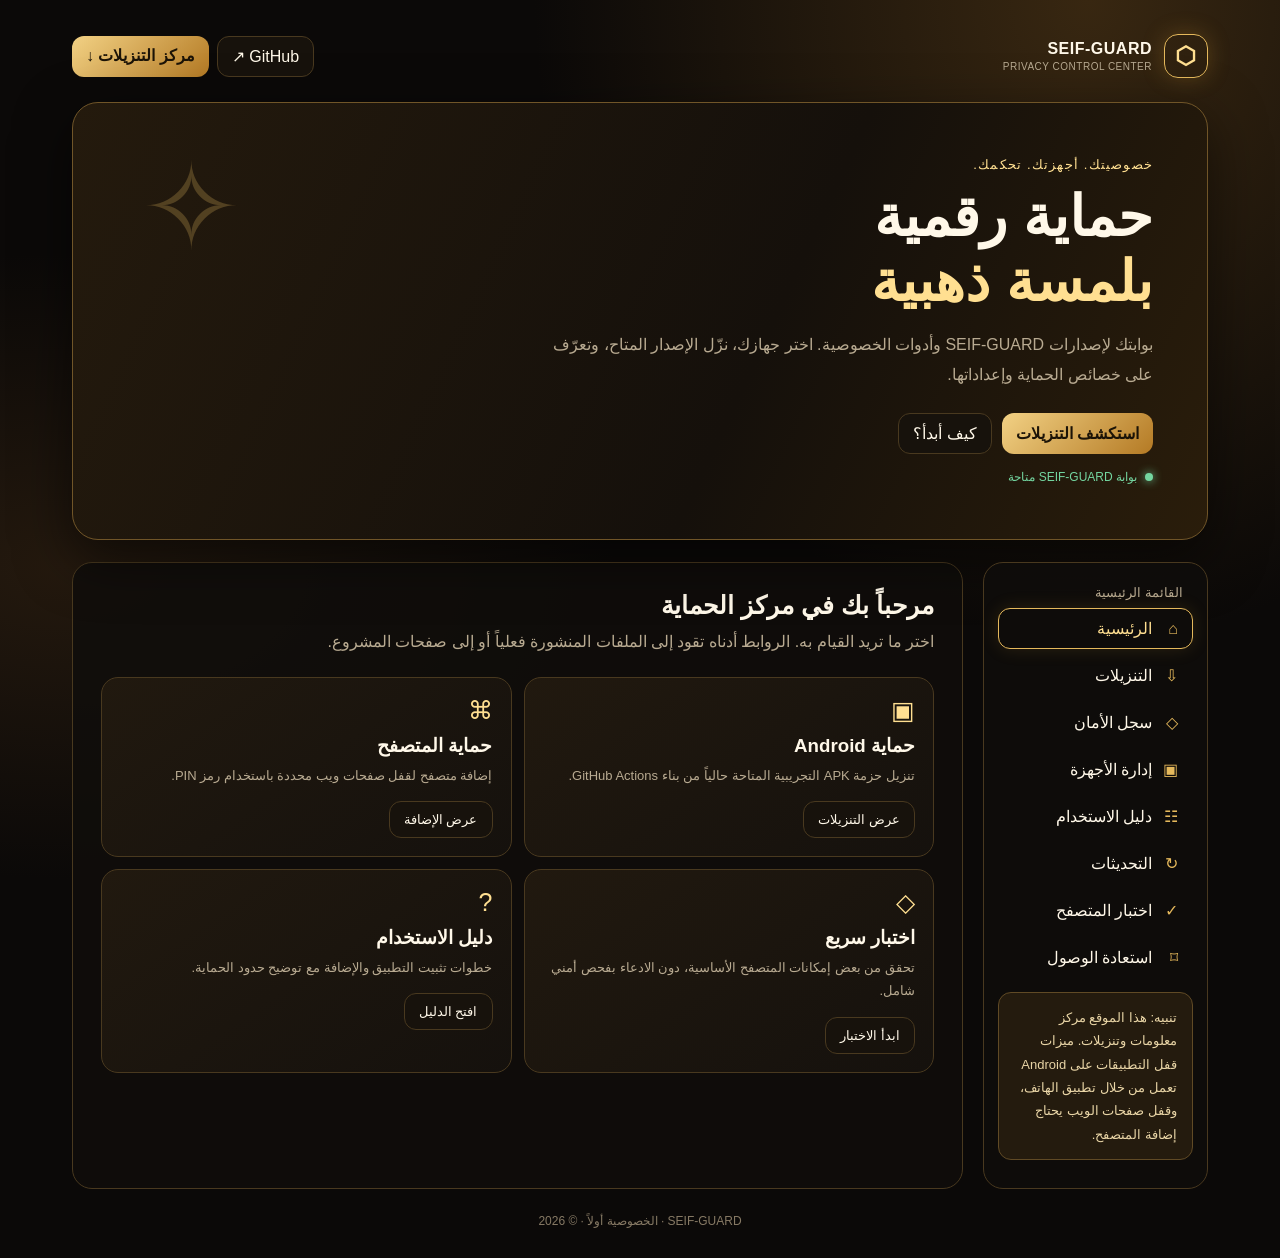
==== index.html @ 45aa229e "Create SEIF-GUARD gold dashboard website" ====
<!doctype html>
<html lang="ar" dir="rtl">
<head>
<meta charset="utf-8"><meta name="viewport" content="width=device-width,initial-scale=1">
<meta name="theme-color" content="#100d0a"><meta name="description" content="SEIF-GUARD — مركز الخصوصية والحماية والتنزيلات">
<title>SEIF-GUARD | مركز الحماية</title>
<style>
:root{--bg:#0b0908;--panel:#15110d;--panel2:#1d1710;--gold:#e5b95c;--gold2:#ffdf91;--muted:#b8aa91;--line:#49391f;--white:#fff8e9;--green:#74d6a0}
*{box-sizing:border-box}html{scroll-behavior:smooth}body{margin:0;background:radial-gradient(ellipse at 85% 0%,#382711 0,transparent 36%),radial-gradient(ellipse at 5% 45%,#24190e 0,transparent 32%),var(--bg);color:var(--white);font-family:Tahoma,Arial,sans-serif;min-height:100vh}
button,a{font:inherit}.shell{max-width:1180px;margin:auto;padding:22px}.top{display:flex;align-items:center;justify-content:space-between;gap:14px;padding:12px 0 24px}.brand{display:flex;align-items:center;gap:12px;font-weight:900;letter-spacing:.5px}.logo{width:44px;height:44px;border:1px solid var(--gold);border-radius:14px;display:grid;place-items:center;color:var(--gold2);font-size:24px;box-shadow:0 0 22px #d99d3540}.top-actions{display:flex;gap:8px;flex-wrap:wrap}.btn,.nav button{border:1px solid var(--line);background:#17120c;color:var(--white);padding:10px 14px;border-radius:12px;text-decoration:none;cursor:pointer;transition:.2s}.btn:hover,.nav button:hover,.nav button.active{border-color:var(--gold);color:var(--gold2);box-shadow:0 0 18px #d99d3525}.btn.primary{background:linear-gradient(135deg,#f2d184,#b47a24);color:#1b1307;border:0;font-weight:800}.hero{border:1px solid #705528;background:linear-gradient(115deg,#241a0d,#15100b 60%,#2a1d0b);border-radius:26px;padding:clamp(24px,5vw,54px);position:relative;overflow:hidden;box-shadow:0 18px 55px #0008}.hero:after{content:"✧";position:absolute;left:6%;top:8%;font-size:120px;color:#e7bd6040}.eyebrow{color:var(--gold2);font-size:13px;letter-spacing:1.2px}.hero h1{font-size:clamp(32px,5vw,56px);margin:12px 0}.hero p{color:var(--muted);max-width:620px;line-height:1.9}.hero-actions{display:flex;gap:10px;flex-wrap:wrap;margin-top:22px}.status{display:inline-flex;align-items:center;gap:8px;color:var(--green);font-size:12px;margin-top:16px}.dot{width:8px;height:8px;border-radius:50%;background:var(--green);box-shadow:0 0 10px var(--green)}.layout{display:grid;grid-template-columns:225px 1fr;gap:20px;margin-top:22px}.side,.content{background:#100d0bdb;border:1px solid var(--line);border-radius:20px;padding:14px}.side{height:max-content;position:sticky;top:12px}.side small{display:block;color:var(--muted);padding:8px 10px}.nav{display:grid;gap:6px}.nav button{text-align:right;border-color:transparent;background:transparent}.nav button span{display:inline-block;width:26px;color:var(--gold)}.content{min-height:500px;padding:clamp(16px,3vw,28px)}.section{display:none}.section.active{display:block;animation:fade .22s ease}@keyframes fade{from{opacity:.5;transform:translateY(4px)}to{opacity:1;transform:none}}h2{margin:0 0 8px;font-size:25px}.sub{color:var(--muted);line-height:1.8;margin:0 0 20px}.cards{display:grid;grid-template-columns:repeat(2,minmax(0,1fr));gap:12px}.card{background:linear-gradient(145deg,#21190f,#15110d);border:1px solid var(--line);border-radius:17px;padding:18px;min-width:0}.card .ico{font-size:25px;color:var(--gold2)}.card h3{margin:10px 0 7px}.card p{margin:0;color:var(--muted);font-size:13px;line-height:1.8}.card .btn{display:inline-block;margin-top:14px;font-size:13px}.download{display:flex;align-items:center;justify-content:space-between;gap:15px}.download+.download{margin-top:10px}.tag{font-size:11px;color:var(--green);border:1px solid #32664a;padding:5px 8px;border-radius:20px;white-space:nowrap}.notice{padding:13px 15px;background:#241b0e;border:1px solid #604a25;border-radius:13px;color:#e9d5a6;font-size:13px;line-height:1.8;margin:14px 0}.list{padding:0;margin:0;list-style:none}.list li{padding:12px 0;border-bottom:1px solid #382b1b;color:var(--muted);line-height:1.8}.list li:last-child{border:0}.testrow{display:flex;justify-content:space-between;gap:12px;padding:12px;border-bottom:1px solid #382b1b}.pass{color:var(--green)}.foot{text-align:center;color:#877a65;font-size:12px;padding:25px 0 8px}.mobile-menu{display:none}
@media(max-width:760px){.shell{padding:13px}.layout{grid-template-columns:1fr}.side{position:static}.nav{display:flex;overflow:auto;padding-bottom:4px}.nav button{white-space:nowrap}.side small{display:none}.cards{grid-template-columns:1fr}.hero:after{font-size:70px}.download{align-items:flex-start;flex-direction:column}.top{align-items:flex-start}}
</style>
</head>
<body><div class="shell">
<header class="top"><div class="brand"><div class="logo">⬡</div><div>SEIF-GUARD<small style="display:block;color:var(--muted);font-size:10px;font-weight:400;margin-top:3px">PRIVACY CONTROL CENTER</small></div></div><div class="top-actions"><a class="btn" href="https://github.com/seifjaballah77-eng/SEIF-GUARD" target="_blank" rel="noopener">GitHub ↗</a><a class="btn primary" href="#downloads" data-open="downloads">مركز التنزيلات ↓</a></div></header>
<section class="hero"><div class="eyebrow">خصوصيتك. أجهزتك. تحكمك.</div><h1>حماية رقمية<br><span style="color:var(--gold2)">بلمسة ذهبية</span></h1><p>بوابتك لإصدارات SEIF-GUARD وأدوات الخصوصية. اختر جهازك، نزّل الإصدار المتاح، وتعرّف على خصائص الحماية وإعداداتها.</p><div class="hero-actions"><button class="btn primary" data-open="downloads">استكشف التنزيلات</button><button class="btn" data-open="guide">كيف أبدأ؟</button></div><div class="status"><i class="dot"></i> بوابة SEIF-GUARD متاحة</div></section>
<div class="layout"><aside class="side"><small>القائمة الرئيسية</small><nav class="nav">
<button class="active" data-section="home"><span>⌂</span>الرئيسية</button><button data-section="downloads" id="downloads"><span>⇩</span>التنزيلات</button><button data-section="security"><span>◇</span>سجل الأمان</button><button data-section="devices"><span>▣</span>إدارة الأجهزة</button><button data-section="guide"><span>☷</span>دليل الاستخدام</button><button data-section="updates"><span>↻</span>التحديثات</button><button data-section="test"><span>✓</span>اختبار المتصفح</button><button data-section="recovery"><span>⌑</span>استعادة الوصول</button>
</nav><div class="notice">تنبيه: هذا الموقع مركز معلومات وتنزيلات. ميزات قفل التطبيقات على Android تعمل من خلال تطبيق الهاتف، وقفل صفحات الويب يحتاج إضافة المتصفح.</div></aside>
<main class="content">
<section class="section active" id="home"><h2>مرحباً بك في مركز الحماية</h2><p class="sub">اختر ما تريد القيام به. الروابط أدناه تقود إلى الملفات المنشورة فعلياً أو إلى صفحات المشروع.</p><div class="cards">
<article class="card"><div class="ico">▣</div><h3>حماية Android</h3><p>تنزيل حزمة APK التجريبية المتاحة حالياً من بناء GitHub Actions.</p><button class="btn" data-open="downloads">عرض التنزيلات</button></article>
<article class="card"><div class="ico">⌘</div><h3>حماية المتصفح</h3><p>إضافة متصفح لقفل صفحات ويب محددة باستخدام رمز PIN.</p><button class="btn" data-open="downloads">عرض الإضافة</button></article>
<article class="card"><div class="ico">◇</div><h3>اختبار سريع</h3><p>تحقق من بعض إمكانات المتصفح الأساسية، دون الادعاء بفحص أمني شامل.</p><button class="btn" data-open="test">ابدأ الاختبار</button></article>
<article class="card"><div class="ico">? </div><h3>دليل الاستخدام</h3><p>خطوات تثبيت التطبيق والإضافة مع توضيح حدود الحماية.</p><button class="btn" data-open="guide">افتح الدليل</button></article>
</div></section>
<section class="section" id="downloads"><h2>مركز التنزيلات</h2><p class="sub">هذه الإصدارات تم التحقق من وجود ملفاتها في GitHub Actions. افتح صفحة البناء ثم قسم Artifacts لتنزيل ZIP.</p>
<div class="card download"><div><h3>SEIF-GUARD Android · APK تجريبي</h3><p>حزمة Debug APK — ملف البناء موجود، وليس إصداراً منشوراً على Google Play.</p><span class="tag">متوفر · Debug</span></div><a class="btn primary" href="https://github.com/seifjaballah77-eng/SEIF-GUARD/actions/runs/42248451535" target="_blank" rel="noopener">تنزيل من Actions ↗</a></div>
<div class="card download"><div><h3>SEIF-GUARD Browser Extension</h3><p>حزمة ZIP تتضمن ملفات Chromium وFirefox. افتحها واستخرج المجلد المناسب لمتصفحك.</p><span class="tag">متوفر · ZIP</span></div><a class="btn primary" href="https://github.com/seifjaballah77-eng/SEIF-GUARD/actions/runs/42248451481" target="_blank" rel="noopener">تنزيل من Actions ↗</a></div>
<div class="notice">ملاحظة: ملفات Actions المؤقتة لها مدة صلاحية محدودة (حتى 90 يوماً في هذه الحزم). ليست روابط APK مباشرة ولا تعني أن التطبيق منشور في متجر Google Play.</div>
<div class="card"><h3>ملفات المصدر والتعليمات</h3><p>تصفح ملفات المشروع وتعليمات تثبيت إضافة المتصفح.</p><a class="btn" href="https://github.com/seifjaballah77-eng/SEIF-GUARD/tree/main/browser-extension" target="_blank" rel="noopener">ملفات الإضافة ↗</a> <a class="btn" href="https://github.com/seifjaballah77-eng/SEIF-GUARD" target="_blank" rel="noopener">المستودع ↗</a></div>
</section>
<section class="section" id="security"><h2>سجل الأمان</h2><p class="sub">هذه الصفحة لا تتصل حالياً بتطبيق الهاتف أو الإضافة لجلب أحداث حقيقية.</p><div class="notice">لا توجد أحداث أمان متصلة لعرضها حالياً. لن نعرض محاولات دخول أو تنبيهات وهمية.</div><ul class="list"><li>سجل محاولات فتح الخزنة: غير متصل</li><li>تنبيهات قفل المواقع: غير متصل</li><li>مزامنة سجل الأجهزة: غير متاحة بعد</li></ul></section>
<section class="section" id="devices"><h2>إدارة الأجهزة</h2><p class="sub">مركز موحد للأجهزة قيد التجهيز. لا توجد مزامنة حساب أو ربط أجهزة حالياً.</p><div class="cards"><article class="card"><div class="ico">▣</div><h3>Android</h3><p>تطبيق الهاتف متاح كحزمة Debug للتجربة. لا توجد حالة اتصال مباشرة.</p></article><article class="card"><div class="ico">▤</div><h3>الكمبيوتر والمتصفح</h3><p>إضافة المتصفح متاحة كحزمة تجريبية. لم يتم ربطها بلوحة الموقع.</p></article></div></section>
<section class="section" id="guide"><h2>دليل الاستخدام</h2><p class="sub">خطوات البداية للإصدارات المتاحة.</p><ul class="list"><li><b style="color:var(--gold2)">1 — Android:</b> افتح مركز التنزيلات، ادخل إلى بناء Android، ثم نزّل Artifact باسم seif-guard-debug واستخرج APK من ملف ZIP.</li><li><b style="color:var(--gold2)">2 — Chromium:</b> نزّل حزمة الإضافة واستخرجها، ثم افتح صفحة extensions في Chrome أو Edge، فعّل Developer mode واختر Load unpacked وحدد مجلد الإضافة.</li><li><b style="color:var(--gold2)">3 — Firefox:</b> استخدم ملفات manifest الخاصة بفايرفوكس وتعليمات README. قد تتطلب الإضافة توقيعاً أو تثبيتاً مؤقتاً حسب إصدار المتصفح.</li><li><b style="color:var(--gold2)">4 — PIN:</b> عيّن رمزاً قوياً ولا تشاركه. شاشة الإضافة طبقة خصوصية بسيطة وليست بديلاً عن حماية نظام التشغيل.</li></ul><div class="notice">لا تزل التطبيق أو الإضافة من جهازك قبل التأكد من حفظ بيانات الاسترداد. لا تضع كلمات مرورك الحساسة داخل نسخة تجريبية.</div><a class="btn" href="https://github.com/seifjaballah77-eng/SEIF-GUARD/blob/main/browser-extension/README.md" target="_blank" rel="noopener">دليل الإضافة الكامل ↗</a></section>
<section class="section" id="updates"><h2>التحديثات والإصدارات</h2><p class="sub">آخر بناءين متاحين على GitHub Actions.</p><ul class="list"><li><b style="color:var(--gold2)">Android build</b> — اكتمل بنجاح. <a href="https://github.com/seifjaballah77-eng/SEIF-GUARD/actions/runs/42248451535" target="_blank" rel="noopener" style="color:var(--gold2)">عرض تفاصيل البناء ↗</a></li><li><b style="color:var(--gold2)">Browser extension build</b> — اكتمل بنجاح. <a href="https://github.com/seifjaballah77-eng/SEIF-GUARD/actions/runs/42248451481" target="_blank" rel="noopener" style="color:var(--gold2)">عرض تفاصيل البناء ↗</a></li></ul><div class="notice">الموقع لا يملك بعد نظام تحديث تلقائي داخل التطبيق. راجع هذه الصفحة أو المستودع لمعرفة الإصدارات الجديدة.</div></section>
<section class="section" id="test"><h2>اختبار المتصفح</h2><p class="sub">فحص محلي بسيط لإمكانات المتصفح، وليس اختبار اختراق أو ضماناً للأمان.</p><div id="checks" class="card"><div class="testrow"><span>JavaScript</span><b class="pass">يعمل</b></div></div><button class="btn primary" id="runTest" style="margin-top:14px">إعادة الفحص</button></section>
<section class="section" id="recovery"><h2>استعادة الوصول</h2><p class="sub">إرشادات لتقليل خطر فقدان الوصول. لا يستطيع الموقع إعادة تعيين PIN الخاص بالتطبيق أو الإضافة حالياً.</p><ul class="list"><li>احتفظ بمفتاح الاسترداد في مكان آمن خارج الجهاز.</li><li>لا تعتمد على اسم المستخدم وحده لإثبات الهوية؛ يمكن لأي شخص معرفة الاسم أو تخمينه.</li><li>إذا نسيت PIN، راجع آلية الاسترداد الخاصة بالإصدار الذي تستخدمه قبل حذف بياناته.</li><li>لا ترسل PIN أو مفتاح الاسترداد إلى أي شخص، بما في ذلك الدعم.</li></ul><div class="notice">ميزة الاستعادة المركزية غير مفعلة بعد، ولا توجد قاعدة بيانات حسابات مرتبطة بهذا الموقع.</div></section>
</main></div><footer class="foot">SEIF-GUARD · الخصوصية أولاً · © <span id="year"></span></footer></div>
<script>
const sections=[...document.querySelectorAll('.section')],nav=[...document.querySelectorAll('[data-section]')];
function show(id){sections.forEach(s=>s.classList.toggle('active',s.id===id));nav.forEach(n=>n.classList.toggle('active',n.dataset.section===id));if(location.hash!=='#'+id)history.replaceState(null,'','#'+id)}
document.querySelectorAll('[data-open]').forEach(b=>b.addEventListener('click',()=>show(b.dataset.open)));
nav.forEach(b=>b.addEventListener('click',()=>show(b.dataset.section)));
document.querySelectorAll('a[href="#downloads"]').forEach(a=>a.addEventListener('click',()=>show('downloads')));
function test(){const items=[['JavaScript',true],['Local storage',(()=>{try{localStorage.setItem('sg-check','1');localStorage.removeItem('sg-check');return true}catch(e){return false}})()],['Secure context (HTTPS)',window.isSecureContext],['Service Worker support','serviceWorker'in navigator],['Web Crypto','crypto'in window&&'subtle'in crypto]];
document.getElementById('checks').innerHTML=items.map(([n,v])=>'<div class="testrow"><span>'+n+'</span><b class="'+(v?'pass':'')+'">'+(v?'متاح':'غير متاح')+'</b></div>').join('')+'<p style="color:var(--muted);font-size:12px;line-height:1.8">النتائج تصف دعم المتصفح فقط ولا تثبت خلو الجهاز أو الموقع من المخاطر.</p>'}
document.getElementById('runTest').addEventListener('click',test);document.getElementById('year').textContent=new Date().getFullYear();test();const initial=location.hash.slice(1);if(sections.some(s=>s.id===initial))show(initial);
</script></body></html>
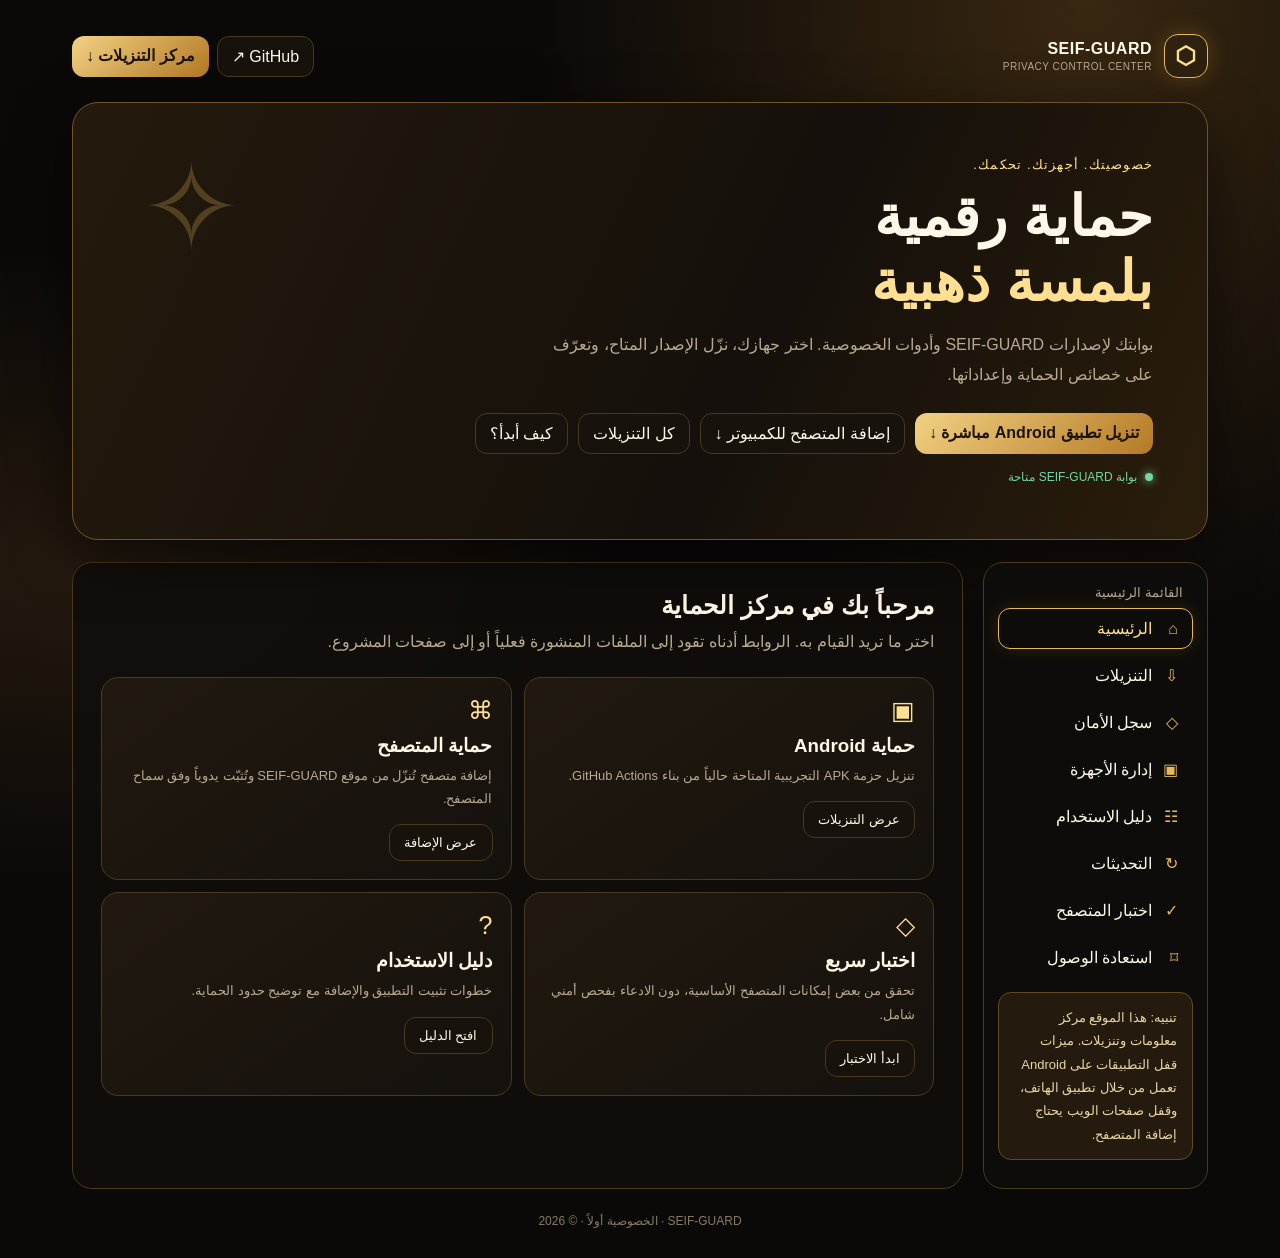
==== commit 01082159: "Show direct Android and browser extension downloads on homepage" ====
--- a/index.html
+++ b/index.html
@@ -13,26 +13,26 @@
 </head>
 <body><div class="shell">
 <header class="top"><div class="brand"><div class="logo">⬡</div><div>SEIF-GUARD<small style="display:block;color:var(--muted);font-size:10px;font-weight:400;margin-top:3px">PRIVACY CONTROL CENTER</small></div></div><div class="top-actions"><a class="btn" href="https://github.com/seifjaballah77-eng/SEIF-GUARD" target="_blank" rel="noopener">GitHub ↗</a><a class="btn primary" href="#downloads" data-open="downloads">مركز التنزيلات ↓</a></div></header>
-<section class="hero"><div class="eyebrow">خصوصيتك. أجهزتك. تحكمك.</div><h1>حماية رقمية<br><span style="color:var(--gold2)">بلمسة ذهبية</span></h1><p>بوابتك لإصدارات SEIF-GUARD وأدوات الخصوصية. اختر جهازك، نزّل الإصدار المتاح، وتعرّف على خصائص الحماية وإعداداتها.</p><div class="hero-actions"><button class="btn primary" data-open="downloads">استكشف التنزيلات</button><button class="btn" data-open="guide">كيف أبدأ؟</button></div><div class="status"><i class="dot"></i> بوابة SEIF-GUARD متاحة</div></section>
+<section class="hero"><div class="eyebrow">خصوصيتك. أجهزتك. تحكمك.</div><h1>حماية رقمية<br><span style="color:var(--gold2)">بلمسة ذهبية</span></h1><p>بوابتك لإصدارات SEIF-GUARD وأدوات الخصوصية. اختر جهازك، نزّل الإصدار المتاح، وتعرّف على خصائص الحماية وإعداداتها.</p><div class="hero-actions"><a class="btn primary" href="https://github.com/seifjaballah77-eng/SEIF-GUARD/releases/download/android-latest/app-debug.apk">تنزيل تطبيق Android مباشرة ↓</a><a class="btn" href="https://github.com/seifjaballah77-eng/SEIF-GUARD/releases/download/browser-latest/SEIF-GUARD-Chromium.zip">إضافة المتصفح للكمبيوتر ↓</a><button class="btn" data-open="downloads">كل التنزيلات</button><button class="btn" data-open="guide">كيف أبدأ؟</button></div><div class="status"><i class="dot"></i> بوابة SEIF-GUARD متاحة</div></section>
 <div class="layout"><aside class="side"><small>القائمة الرئيسية</small><nav class="nav">
 <button class="active" data-section="home"><span>⌂</span>الرئيسية</button><button data-section="downloads" id="downloads"><span>⇩</span>التنزيلات</button><button data-section="security"><span>◇</span>سجل الأمان</button><button data-section="devices"><span>▣</span>إدارة الأجهزة</button><button data-section="guide"><span>☷</span>دليل الاستخدام</button><button data-section="updates"><span>↻</span>التحديثات</button><button data-section="test"><span>✓</span>اختبار المتصفح</button><button data-section="recovery"><span>⌑</span>استعادة الوصول</button>
 </nav><div class="notice">تنبيه: هذا الموقع مركز معلومات وتنزيلات. ميزات قفل التطبيقات على Android تعمل من خلال تطبيق الهاتف، وقفل صفحات الويب يحتاج إضافة المتصفح.</div></aside>
 <main class="content">
 <section class="section active" id="home"><h2>مرحباً بك في مركز الحماية</h2><p class="sub">اختر ما تريد القيام به. الروابط أدناه تقود إلى الملفات المنشورة فعلياً أو إلى صفحات المشروع.</p><div class="cards">
 <article class="card"><div class="ico">▣</div><h3>حماية Android</h3><p>تنزيل حزمة APK التجريبية المتاحة حالياً من بناء GitHub Actions.</p><button class="btn" data-open="downloads">عرض التنزيلات</button></article>
-<article class="card"><div class="ico">⌘</div><h3>حماية المتصفح</h3><p>إضافة متصفح لقفل صفحات ويب محددة باستخدام رمز PIN.</p><button class="btn" data-open="downloads">عرض الإضافة</button></article>
+<article class="card"><div class="ico">⌘</div><h3>حماية المتصفح</h3><p>إضافة متصفح تُنزّل من موقع SEIF-GUARD وتُثبّت يدوياً وفق سماح المتصفح.</p><button class="btn" data-open="downloads">عرض الإضافة</button></article>
 <article class="card"><div class="ico">◇</div><h3>اختبار سريع</h3><p>تحقق من بعض إمكانات المتصفح الأساسية، دون الادعاء بفحص أمني شامل.</p><button class="btn" data-open="test">ابدأ الاختبار</button></article>
 <article class="card"><div class="ico">? </div><h3>دليل الاستخدام</h3><p>خطوات تثبيت التطبيق والإضافة مع توضيح حدود الحماية.</p><button class="btn" data-open="guide">افتح الدليل</button></article>
 </div></section>
-<section class="section" id="downloads"><h2>مركز التنزيلات</h2><p class="sub">هذه الإصدارات تم التحقق من وجود ملفاتها في GitHub Actions. افتح صفحة البناء ثم قسم Artifacts لتنزيل ZIP.</p>
-<div class="card download"><div><h3>SEIF-GUARD Android · APK تجريبي</h3><p>حزمة Debug APK — ملف البناء موجود، وليس إصداراً منشوراً على Google Play.</p><span class="tag">متوفر · Debug</span></div><a class="btn primary" href="https://github.com/seifjaballah77-eng/SEIF-GUARD/actions/runs/42248451535" target="_blank" rel="noopener">تنزيل من Actions ↗</a></div>
-<div class="card download"><div><h3>SEIF-GUARD Browser Extension</h3><p>حزمة ZIP تتضمن ملفات Chromium وFirefox. افتحها واستخرج المجلد المناسب لمتصفحك.</p><span class="tag">متوفر · ZIP</span></div><a class="btn primary" href="https://github.com/seifjaballah77-eng/SEIF-GUARD/actions/runs/42248451481" target="_blank" rel="noopener">تنزيل من Actions ↗</a></div>
-<div class="notice">ملاحظة: ملفات Actions المؤقتة لها مدة صلاحية محدودة (حتى 90 يوماً في هذه الحزم). ليست روابط APK مباشرة ولا تعني أن التطبيق منشور في متجر Google Play.</div>
-<div class="card"><h3>ملفات المصدر والتعليمات</h3><p>تصفح ملفات المشروع وتعليمات تثبيت إضافة المتصفح.</p><a class="btn" href="https://github.com/seifjaballah77-eng/SEIF-GUARD/tree/main/browser-extension" target="_blank" rel="noopener">ملفات الإضافة ↗</a> <a class="btn" href="https://github.com/seifjaballah77-eng/SEIF-GUARD" target="_blank" rel="noopener">المستودع ↗</a></div>
+<section class="section" id="downloads"><h2>مركز التنزيلات</h2><p class="sub">اختر نسخة الهاتف أو الكمبيوتر. رابط Android ظاهر دائماً ولا يختفي حتى عند فتح الموقع من الكمبيوتر.</p>
+<div class="card download"><div><h3>تطبيق Android — APK</h3><p>تنزيل مباشر لملف تثبيت الهاتف، دون المرور بصفحة الإضافات أو استخراج ZIP.</p><span class="tag">ملف APK مباشر</span></div><a class="btn primary" href="https://github.com/seifjaballah77-eng/SEIF-GUARD/releases/download/android-latest/app-debug.apk">تنزيل Android الآن ↓</a></div>
+<div class="card download" style="margin-top:12px"><div><h3 id="deviceTitle">إضافة الكمبيوتر</h3><p id="deviceDescription">اختر الإضافة المناسبة لمتصفحك.</p><span class="tag" id="deviceTag">كمبيوتر</span></div><a class="btn" id="smartDownload" href="https://github.com/seifjaballah77-eng/SEIF-GUARD/releases/download/browser-latest/SEIF-GUARD-Chromium.zip">تنزيل إضافة المتصفح ↓</a></div>
+<div class="notice">إذا فتحت الموقع من هاتف Android، سيقترح زر المتصفح أيضاً تنزيل APK. إذا فتحته من الكمبيوتر، سيقترح إضافة Chrome/Edge أو Firefox. ويمكنك دائماً استخدام زر Android أعلاه من أي جهاز.</div>
+<div class="card"><h3>جميع الإصدارات</h3><p>عرض الملفات المنشورة وتفاصيل كل إصدار.</p><a class="btn" href="https://github.com/seifjaballah77-eng/SEIF-GUARD/releases" target="_blank" rel="noopener">فتح صفحة الإصدارات ↗</a></div>
 </section>
 <section class="section" id="security"><h2>سجل الأمان</h2><p class="sub">هذه الصفحة لا تتصل حالياً بتطبيق الهاتف أو الإضافة لجلب أحداث حقيقية.</p><div class="notice">لا توجد أحداث أمان متصلة لعرضها حالياً. لن نعرض محاولات دخول أو تنبيهات وهمية.</div><ul class="list"><li>سجل محاولات فتح الخزنة: غير متصل</li><li>تنبيهات قفل المواقع: غير متصل</li><li>مزامنة سجل الأجهزة: غير متاحة بعد</li></ul></section>
 <section class="section" id="devices"><h2>إدارة الأجهزة</h2><p class="sub">مركز موحد للأجهزة قيد التجهيز. لا توجد مزامنة حساب أو ربط أجهزة حالياً.</p><div class="cards"><article class="card"><div class="ico">▣</div><h3>Android</h3><p>تطبيق الهاتف متاح كحزمة Debug للتجربة. لا توجد حالة اتصال مباشرة.</p></article><article class="card"><div class="ico">▤</div><h3>الكمبيوتر والمتصفح</h3><p>إضافة المتصفح متاحة كحزمة تجريبية. لم يتم ربطها بلوحة الموقع.</p></article></div></section>
-<section class="section" id="guide"><h2>دليل الاستخدام</h2><p class="sub">خطوات البداية للإصدارات المتاحة.</p><ul class="list"><li><b style="color:var(--gold2)">1 — Android:</b> افتح مركز التنزيلات، ادخل إلى بناء Android، ثم نزّل Artifact باسم seif-guard-debug واستخرج APK من ملف ZIP.</li><li><b style="color:var(--gold2)">2 — Chromium:</b> نزّل حزمة الإضافة واستخرجها، ثم افتح صفحة extensions في Chrome أو Edge، فعّل Developer mode واختر Load unpacked وحدد مجلد الإضافة.</li><li><b style="color:var(--gold2)">3 — Firefox:</b> استخدم ملفات manifest الخاصة بفايرفوكس وتعليمات README. قد تتطلب الإضافة توقيعاً أو تثبيتاً مؤقتاً حسب إصدار المتصفح.</li><li><b style="color:var(--gold2)">4 — PIN:</b> عيّن رمزاً قوياً ولا تشاركه. شاشة الإضافة طبقة خصوصية بسيطة وليست بديلاً عن حماية نظام التشغيل.</li></ul><div class="notice">لا تزل التطبيق أو الإضافة من جهازك قبل التأكد من حفظ بيانات الاسترداد. لا تضع كلمات مرورك الحساسة داخل نسخة تجريبية.</div><a class="btn" href="https://github.com/seifjaballah77-eng/SEIF-GUARD/blob/main/browser-extension/README.md" target="_blank" rel="noopener">دليل الإضافة الكامل ↗</a></section>
+<section class="section" id="guide"><h2>دليل الاستخدام</h2><p class="sub">خطوات البداية للإصدارات المتاحة.</p><ul class="list"><li><b style="color:var(--gold2)">1 — Android:</b> افتح مركز التنزيلات، ادخل إلى بناء Android، ثم نزّل Artifact باسم seif-guard-debug واستخرج APK من ملف ZIP.</li><li><b style="color:var(--gold2)">2 — Chromium:</b> نزّل حزمة الإضافة من زر الموقع واستخرج ZIP، ثم افتح صفحة الإضافات في المتصفح، فعّل وضع المطوّر واختر Load unpacked وحدد مجلد الإضافة. لا يستطيع الموقع فرض التثبيت تلقائياً؛ المتصفح يشترط موافقتك.</li><li><b style="color:var(--gold2)">3 — Firefox:</b> استخدم ملفات manifest الخاصة بفايرفوكس وتعليمات README. قد تتطلب الإضافة توقيعاً أو تثبيتاً مؤقتاً حسب إصدار المتصفح.</li><li><b style="color:var(--gold2)">4 — PIN:</b> عيّن رمزاً قوياً ولا تشاركه. شاشة الإضافة طبقة خصوصية بسيطة وليست بديلاً عن حماية نظام التشغيل.</li></ul><div class="notice">لا تزل التطبيق أو الإضافة من جهازك قبل التأكد من حفظ بيانات الاسترداد. لا تضع كلمات مرورك الحساسة داخل نسخة تجريبية.</div><a class="btn" href="https://github.com/seifjaballah77-eng/SEIF-GUARD/blob/main/browser-extension/README.md" target="_blank" rel="noopener">دليل الإضافة الكامل ↗</a></section>
 <section class="section" id="updates"><h2>التحديثات والإصدارات</h2><p class="sub">آخر بناءين متاحين على GitHub Actions.</p><ul class="list"><li><b style="color:var(--gold2)">Android build</b> — اكتمل بنجاح. <a href="https://github.com/seifjaballah77-eng/SEIF-GUARD/actions/runs/42248451535" target="_blank" rel="noopener" style="color:var(--gold2)">عرض تفاصيل البناء ↗</a></li><li><b style="color:var(--gold2)">Browser extension build</b> — اكتمل بنجاح. <a href="https://github.com/seifjaballah77-eng/SEIF-GUARD/actions/runs/42248451481" target="_blank" rel="noopener" style="color:var(--gold2)">عرض تفاصيل البناء ↗</a></li></ul><div class="notice">الموقع لا يملك بعد نظام تحديث تلقائي داخل التطبيق. راجع هذه الصفحة أو المستودع لمعرفة الإصدارات الجديدة.</div></section>
 <section class="section" id="test"><h2>اختبار المتصفح</h2><p class="sub">فحص محلي بسيط لإمكانات المتصفح، وليس اختبار اختراق أو ضماناً للأمان.</p><div id="checks" class="card"><div class="testrow"><span>JavaScript</span><b class="pass">يعمل</b></div></div><button class="btn primary" id="runTest" style="margin-top:14px">إعادة الفحص</button></section>
 <section class="section" id="recovery"><h2>استعادة الوصول</h2><p class="sub">إرشادات لتقليل خطر فقدان الوصول. لا يستطيع الموقع إعادة تعيين PIN الخاص بالتطبيق أو الإضافة حالياً.</p><ul class="list"><li>احتفظ بمفتاح الاسترداد في مكان آمن خارج الجهاز.</li><li>لا تعتمد على اسم المستخدم وحده لإثبات الهوية؛ يمكن لأي شخص معرفة الاسم أو تخمينه.</li><li>إذا نسيت PIN، راجع آلية الاسترداد الخاصة بالإصدار الذي تستخدمه قبل حذف بياناته.</li><li>لا ترسل PIN أو مفتاح الاسترداد إلى أي شخص، بما في ذلك الدعم.</li></ul><div class="notice">ميزة الاستعادة المركزية غير مفعلة بعد، ولا توجد قاعدة بيانات حسابات مرتبطة بهذا الموقع.</div></section>
@@ -45,5 +45,15 @@
 document.querySelectorAll('a[href="#downloads"]').forEach(a=>a.addEventListener('click',()=>show('downloads')));
 function test(){const items=[['JavaScript',true],['Local storage',(()=>{try{localStorage.setItem('sg-check','1');localStorage.removeItem('sg-check');return true}catch(e){return false}})()],['Secure context (HTTPS)',window.isSecureContext],['Service Worker support','serviceWorker'in navigator],['Web Crypto','crypto'in window&&'subtle'in crypto]];
 document.getElementById('checks').innerHTML=items.map(([n,v])=>'<div class="testrow"><span>'+n+'</span><b class="'+(v?'pass':'')+'">'+(v?'متاح':'غير متاح')+'</b></div>').join('')+'<p style="color:var(--muted);font-size:12px;line-height:1.8">النتائج تصف دعم المتصفح فقط ولا تثبت خلو الجهاز أو الموقع من المخاطر.</p>'}
-document.getElementById('runTest').addEventListener('click',test);document.getElementById('year').textContent=new Date().getFullYear();test();const initial=location.hash.slice(1);if(sections.some(s=>s.id===initial))show(initial);
+document.getElementById('runTest').addEventListener('click',test);
+function configureDownload(){
+ const ua=navigator.userAgent||'';
+ const link=document.getElementById('smartDownload');
+ const title=document.getElementById('deviceTitle'),desc=document.getElementById('deviceDescription'),tag=document.getElementById('deviceTag');
+ let url='https://github.com/seifjaballah77-eng/SEIF-GUARD/releases/download/browser-latest/SEIF-GUARD-Chromium.zip',name='إضافة Chromium للكمبيوتر',detail='حزمة ZIP لمتصفحات Chrome وEdge والمتصفحات المتوافقة.';
+ if(/Android/i.test(ua)){url='https://github.com/seifjaballah77-eng/SEIF-GUARD/releases/download/android-latest/app-debug.apk';name='تطبيق SEIF-GUARD لهاتف Android';detail='سيتم تنزيل ملف APK مباشرة.';}
+ else if(/Firefox/i.test(ua)){url='https://github.com/seifjaballah77-eng/SEIF-GUARD/releases/download/browser-latest/SEIF-GUARD-Firefox.zip';name='إضافة Firefox للكمبيوتر';detail='سيتم تنزيل ملف ZIP لإضافة Firefox.';}
+ title.textContent=name;desc.textContent=detail;tag.textContent='تنزيل مباشر';link.href=url;
+}
+document.getElementById('year').textContent=new Date().getFullYear();configureDownload();test();const initial=location.hash.slice(1);if(sections.some(s=>s.id===initial))show(initial);
 </script></body></html>
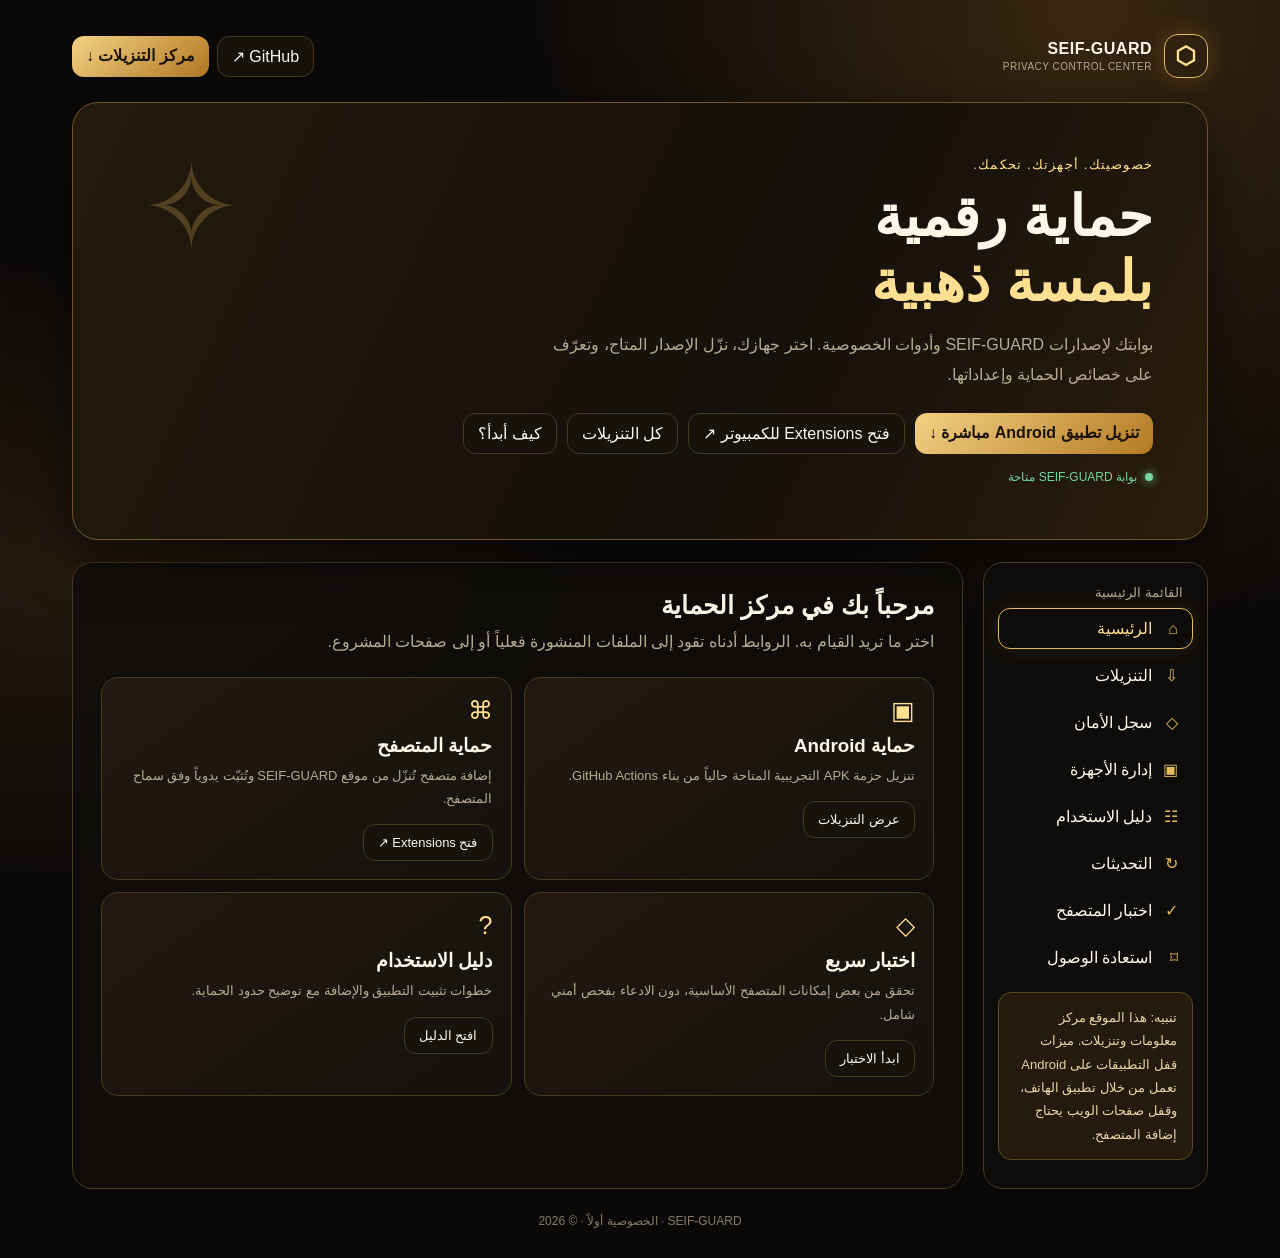
==== commit d4fdc0b1: "Add direct browser extensions page shortcuts" ====
--- a/index.html
+++ b/index.html
@@ -13,26 +13,26 @@
 </head>
 <body><div class="shell">
 <header class="top"><div class="brand"><div class="logo">⬡</div><div>SEIF-GUARD<small style="display:block;color:var(--muted);font-size:10px;font-weight:400;margin-top:3px">PRIVACY CONTROL CENTER</small></div></div><div class="top-actions"><a class="btn" href="https://github.com/seifjaballah77-eng/SEIF-GUARD" target="_blank" rel="noopener">GitHub ↗</a><a class="btn primary" href="#downloads" data-open="downloads">مركز التنزيلات ↓</a></div></header>
-<section class="hero"><div class="eyebrow">خصوصيتك. أجهزتك. تحكمك.</div><h1>حماية رقمية<br><span style="color:var(--gold2)">بلمسة ذهبية</span></h1><p>بوابتك لإصدارات SEIF-GUARD وأدوات الخصوصية. اختر جهازك، نزّل الإصدار المتاح، وتعرّف على خصائص الحماية وإعداداتها.</p><div class="hero-actions"><a class="btn primary" href="https://github.com/seifjaballah77-eng/SEIF-GUARD/releases/download/android-latest/app-debug.apk">تنزيل تطبيق Android مباشرة ↓</a><a class="btn" href="https://github.com/seifjaballah77-eng/SEIF-GUARD/releases/download/browser-latest/SEIF-GUARD-Chromium.zip">إضافة المتصفح للكمبيوتر ↓</a><button class="btn" data-open="downloads">كل التنزيلات</button><button class="btn" data-open="guide">كيف أبدأ؟</button></div><div class="status"><i class="dot"></i> بوابة SEIF-GUARD متاحة</div></section>
+<section class="hero"><div class="eyebrow">خصوصيتك. أجهزتك. تحكمك.</div><h1>حماية رقمية<br><span style="color:var(--gold2)">بلمسة ذهبية</span></h1><p>بوابتك لإصدارات SEIF-GUARD وأدوات الخصوصية. اختر جهازك، نزّل الإصدار المتاح، وتعرّف على خصائص الحماية وإعداداتها.</p><div class="hero-actions"><a class="btn primary" href="https://github.com/seifjaballah77-eng/SEIF-GUARD/releases/download/android-latest/app-debug.apk">تنزيل تطبيق Android مباشرة ↓</a><a class="btn" href="chrome://extensions" title="فتح صفحة Extensions في Chrome">فتح Extensions للكمبيوتر ↗</a><button class="btn" data-open="downloads">كل التنزيلات</button><button class="btn" data-open="guide">كيف أبدأ؟</button></div><div class="status"><i class="dot"></i> بوابة SEIF-GUARD متاحة</div></section>
 <div class="layout"><aside class="side"><small>القائمة الرئيسية</small><nav class="nav">
 <button class="active" data-section="home"><span>⌂</span>الرئيسية</button><button data-section="downloads" id="downloads"><span>⇩</span>التنزيلات</button><button data-section="security"><span>◇</span>سجل الأمان</button><button data-section="devices"><span>▣</span>إدارة الأجهزة</button><button data-section="guide"><span>☷</span>دليل الاستخدام</button><button data-section="updates"><span>↻</span>التحديثات</button><button data-section="test"><span>✓</span>اختبار المتصفح</button><button data-section="recovery"><span>⌑</span>استعادة الوصول</button>
 </nav><div class="notice">تنبيه: هذا الموقع مركز معلومات وتنزيلات. ميزات قفل التطبيقات على Android تعمل من خلال تطبيق الهاتف، وقفل صفحات الويب يحتاج إضافة المتصفح.</div></aside>
 <main class="content">
 <section class="section active" id="home"><h2>مرحباً بك في مركز الحماية</h2><p class="sub">اختر ما تريد القيام به. الروابط أدناه تقود إلى الملفات المنشورة فعلياً أو إلى صفحات المشروع.</p><div class="cards">
 <article class="card"><div class="ico">▣</div><h3>حماية Android</h3><p>تنزيل حزمة APK التجريبية المتاحة حالياً من بناء GitHub Actions.</p><button class="btn" data-open="downloads">عرض التنزيلات</button></article>
-<article class="card"><div class="ico">⌘</div><h3>حماية المتصفح</h3><p>إضافة متصفح تُنزّل من موقع SEIF-GUARD وتُثبّت يدوياً وفق سماح المتصفح.</p><button class="btn" data-open="downloads">عرض الإضافة</button></article>
+<article class="card"><div class="ico">⌘</div><h3>حماية المتصفح</h3><p>إضافة متصفح تُنزّل من موقع SEIF-GUARD وتُثبّت يدوياً وفق سماح المتصفح.</p><a class="btn" href="chrome://extensions">فتح Extensions ↗</a></article>
 <article class="card"><div class="ico">◇</div><h3>اختبار سريع</h3><p>تحقق من بعض إمكانات المتصفح الأساسية، دون الادعاء بفحص أمني شامل.</p><button class="btn" data-open="test">ابدأ الاختبار</button></article>
 <article class="card"><div class="ico">? </div><h3>دليل الاستخدام</h3><p>خطوات تثبيت التطبيق والإضافة مع توضيح حدود الحماية.</p><button class="btn" data-open="guide">افتح الدليل</button></article>
 </div></section>
 <section class="section" id="downloads"><h2>مركز التنزيلات</h2><p class="sub">اختر نسخة الهاتف أو الكمبيوتر. رابط Android ظاهر دائماً ولا يختفي حتى عند فتح الموقع من الكمبيوتر.</p>
 <div class="card download"><div><h3>تطبيق Android — APK</h3><p>تنزيل مباشر لملف تثبيت الهاتف، دون المرور بصفحة الإضافات أو استخراج ZIP.</p><span class="tag">ملف APK مباشر</span></div><a class="btn primary" href="https://github.com/seifjaballah77-eng/SEIF-GUARD/releases/download/android-latest/app-debug.apk">تنزيل Android الآن ↓</a></div>
-<div class="card download" style="margin-top:12px"><div><h3 id="deviceTitle">إضافة الكمبيوتر</h3><p id="deviceDescription">اختر الإضافة المناسبة لمتصفحك.</p><span class="tag" id="deviceTag">كمبيوتر</span></div><a class="btn" id="smartDownload" href="https://github.com/seifjaballah77-eng/SEIF-GUARD/releases/download/browser-latest/SEIF-GUARD-Chromium.zip">تنزيل إضافة المتصفح ↓</a></div>
+<div class="card download" style="margin-top:12px"><div><h3 id="deviceTitle">إضافة الكمبيوتر</h3><p id="deviceDescription">اختر الإضافة المناسبة لمتصفحك.</p><span class="tag" id="deviceTag">كمبيوتر</span></div><div style="display:flex;gap:8px;flex-wrap:wrap"><a class="btn" id="openExtensions" href="chrome://extensions">فتح Extensions ↗</a><a class="btn" id="smartDownload" href="https://github.com/seifjaballah77-eng/SEIF-GUARD/releases/download/browser-latest/SEIF-GUARD-Chromium.zip">تنزيل الإضافة ↓</a></div></div>
 <div class="notice">إذا فتحت الموقع من هاتف Android، سيقترح زر المتصفح أيضاً تنزيل APK. إذا فتحته من الكمبيوتر، سيقترح إضافة Chrome/Edge أو Firefox. ويمكنك دائماً استخدام زر Android أعلاه من أي جهاز.</div>
 <div class="card"><h3>جميع الإصدارات</h3><p>عرض الملفات المنشورة وتفاصيل كل إصدار.</p><a class="btn" href="https://github.com/seifjaballah77-eng/SEIF-GUARD/releases" target="_blank" rel="noopener">فتح صفحة الإصدارات ↗</a></div>
 </section>
 <section class="section" id="security"><h2>سجل الأمان</h2><p class="sub">هذه الصفحة لا تتصل حالياً بتطبيق الهاتف أو الإضافة لجلب أحداث حقيقية.</p><div class="notice">لا توجد أحداث أمان متصلة لعرضها حالياً. لن نعرض محاولات دخول أو تنبيهات وهمية.</div><ul class="list"><li>سجل محاولات فتح الخزنة: غير متصل</li><li>تنبيهات قفل المواقع: غير متصل</li><li>مزامنة سجل الأجهزة: غير متاحة بعد</li></ul></section>
 <section class="section" id="devices"><h2>إدارة الأجهزة</h2><p class="sub">مركز موحد للأجهزة قيد التجهيز. لا توجد مزامنة حساب أو ربط أجهزة حالياً.</p><div class="cards"><article class="card"><div class="ico">▣</div><h3>Android</h3><p>تطبيق الهاتف متاح كحزمة Debug للتجربة. لا توجد حالة اتصال مباشرة.</p></article><article class="card"><div class="ico">▤</div><h3>الكمبيوتر والمتصفح</h3><p>إضافة المتصفح متاحة كحزمة تجريبية. لم يتم ربطها بلوحة الموقع.</p></article></div></section>
-<section class="section" id="guide"><h2>دليل الاستخدام</h2><p class="sub">خطوات البداية للإصدارات المتاحة.</p><ul class="list"><li><b style="color:var(--gold2)">1 — Android:</b> افتح مركز التنزيلات، ادخل إلى بناء Android، ثم نزّل Artifact باسم seif-guard-debug واستخرج APK من ملف ZIP.</li><li><b style="color:var(--gold2)">2 — Chromium:</b> نزّل حزمة الإضافة من زر الموقع واستخرج ZIP، ثم افتح صفحة الإضافات في المتصفح، فعّل وضع المطوّر واختر Load unpacked وحدد مجلد الإضافة. لا يستطيع الموقع فرض التثبيت تلقائياً؛ المتصفح يشترط موافقتك.</li><li><b style="color:var(--gold2)">3 — Firefox:</b> استخدم ملفات manifest الخاصة بفايرفوكس وتعليمات README. قد تتطلب الإضافة توقيعاً أو تثبيتاً مؤقتاً حسب إصدار المتصفح.</li><li><b style="color:var(--gold2)">4 — PIN:</b> عيّن رمزاً قوياً ولا تشاركه. شاشة الإضافة طبقة خصوصية بسيطة وليست بديلاً عن حماية نظام التشغيل.</li></ul><div class="notice">لا تزل التطبيق أو الإضافة من جهازك قبل التأكد من حفظ بيانات الاسترداد. لا تضع كلمات مرورك الحساسة داخل نسخة تجريبية.</div><a class="btn" href="https://github.com/seifjaballah77-eng/SEIF-GUARD/blob/main/browser-extension/README.md" target="_blank" rel="noopener">دليل الإضافة الكامل ↗</a></section>
+<section class="section" id="guide"><h2>دليل الاستخدام</h2><p class="sub">خطوات البداية للإصدارات المتاحة.</p><ul class="list"><li><b style="color:var(--gold2)">1 — Android:</b> افتح مركز التنزيلات، ادخل إلى بناء Android، ثم نزّل Artifact باسم seif-guard-debug واستخرج APK من ملف ZIP.</li><li><b style="color:var(--gold2)">2 — Chromium:</b> اضغط «فتح Extensions» للانتقال إلى صفحة الإضافات إن سمح المتصفح بذلك. إذا منع Chrome فتح الصفحة من موقع خارجي، اكتب chrome://extensions في شريط العنوان. بعد ذلك فعّل وضع المطوّر، نزّل ZIP واستخرجه، ثم اختر Load unpacked وحدد مجلد الإضافة. لا يستطيع الموقع فرض التثبيت تلقائياً.</li><li><b style="color:var(--gold2)">3 — Firefox:</b> استخدم ملفات manifest الخاصة بفايرفوكس وتعليمات README. قد تتطلب الإضافة توقيعاً أو تثبيتاً مؤقتاً حسب إصدار المتصفح.</li><li><b style="color:var(--gold2)">4 — PIN:</b> عيّن رمزاً قوياً ولا تشاركه. شاشة الإضافة طبقة خصوصية بسيطة وليست بديلاً عن حماية نظام التشغيل.</li></ul><div class="notice">لا تزل التطبيق أو الإضافة من جهازك قبل التأكد من حفظ بيانات الاسترداد. لا تضع كلمات مرورك الحساسة داخل نسخة تجريبية.</div><a class="btn" href="https://github.com/seifjaballah77-eng/SEIF-GUARD/blob/main/browser-extension/README.md" target="_blank" rel="noopener">دليل الإضافة الكامل ↗</a></section>
 <section class="section" id="updates"><h2>التحديثات والإصدارات</h2><p class="sub">آخر بناءين متاحين على GitHub Actions.</p><ul class="list"><li><b style="color:var(--gold2)">Android build</b> — اكتمل بنجاح. <a href="https://github.com/seifjaballah77-eng/SEIF-GUARD/actions/runs/42248451535" target="_blank" rel="noopener" style="color:var(--gold2)">عرض تفاصيل البناء ↗</a></li><li><b style="color:var(--gold2)">Browser extension build</b> — اكتمل بنجاح. <a href="https://github.com/seifjaballah77-eng/SEIF-GUARD/actions/runs/42248451481" target="_blank" rel="noopener" style="color:var(--gold2)">عرض تفاصيل البناء ↗</a></li></ul><div class="notice">الموقع لا يملك بعد نظام تحديث تلقائي داخل التطبيق. راجع هذه الصفحة أو المستودع لمعرفة الإصدارات الجديدة.</div></section>
 <section class="section" id="test"><h2>اختبار المتصفح</h2><p class="sub">فحص محلي بسيط لإمكانات المتصفح، وليس اختبار اختراق أو ضماناً للأمان.</p><div id="checks" class="card"><div class="testrow"><span>JavaScript</span><b class="pass">يعمل</b></div></div><button class="btn primary" id="runTest" style="margin-top:14px">إعادة الفحص</button></section>
 <section class="section" id="recovery"><h2>استعادة الوصول</h2><p class="sub">إرشادات لتقليل خطر فقدان الوصول. لا يستطيع الموقع إعادة تعيين PIN الخاص بالتطبيق أو الإضافة حالياً.</p><ul class="list"><li>احتفظ بمفتاح الاسترداد في مكان آمن خارج الجهاز.</li><li>لا تعتمد على اسم المستخدم وحده لإثبات الهوية؛ يمكن لأي شخص معرفة الاسم أو تخمينه.</li><li>إذا نسيت PIN، راجع آلية الاسترداد الخاصة بالإصدار الذي تستخدمه قبل حذف بياناته.</li><li>لا ترسل PIN أو مفتاح الاسترداد إلى أي شخص، بما في ذلك الدعم.</li></ul><div class="notice">ميزة الاستعادة المركزية غير مفعلة بعد، ولا توجد قاعدة بيانات حسابات مرتبطة بهذا الموقع.</div></section>
@@ -48,6 +48,8 @@
 document.getElementById('runTest').addEventListener('click',test);
 function configureDownload(){
  const ua=navigator.userAgent||'';
+ const manager=document.getElementById('openExtensions');
+ if(manager){if(/Firefox/i.test(ua)){manager.href='about:addons';manager.textContent='فتح إضافات Firefox ↗';}else if(/Edg\//i.test(ua)){manager.href='edge://extensions';manager.textContent='فتح Extensions ↗';}else{manager.href='chrome://extensions';manager.textContent='فتح Extensions ↗';}}
  const link=document.getElementById('smartDownload');
  const title=document.getElementById('deviceTitle'),desc=document.getElementById('deviceDescription'),tag=document.getElementById('deviceTag');
  let url='https://github.com/seifjaballah77-eng/SEIF-GUARD/releases/download/browser-latest/SEIF-GUARD-Chromium.zip',name='إضافة Chromium للكمبيوتر',detail='حزمة ZIP لمتصفحات Chrome وEdge والمتصفحات المتوافقة.';
